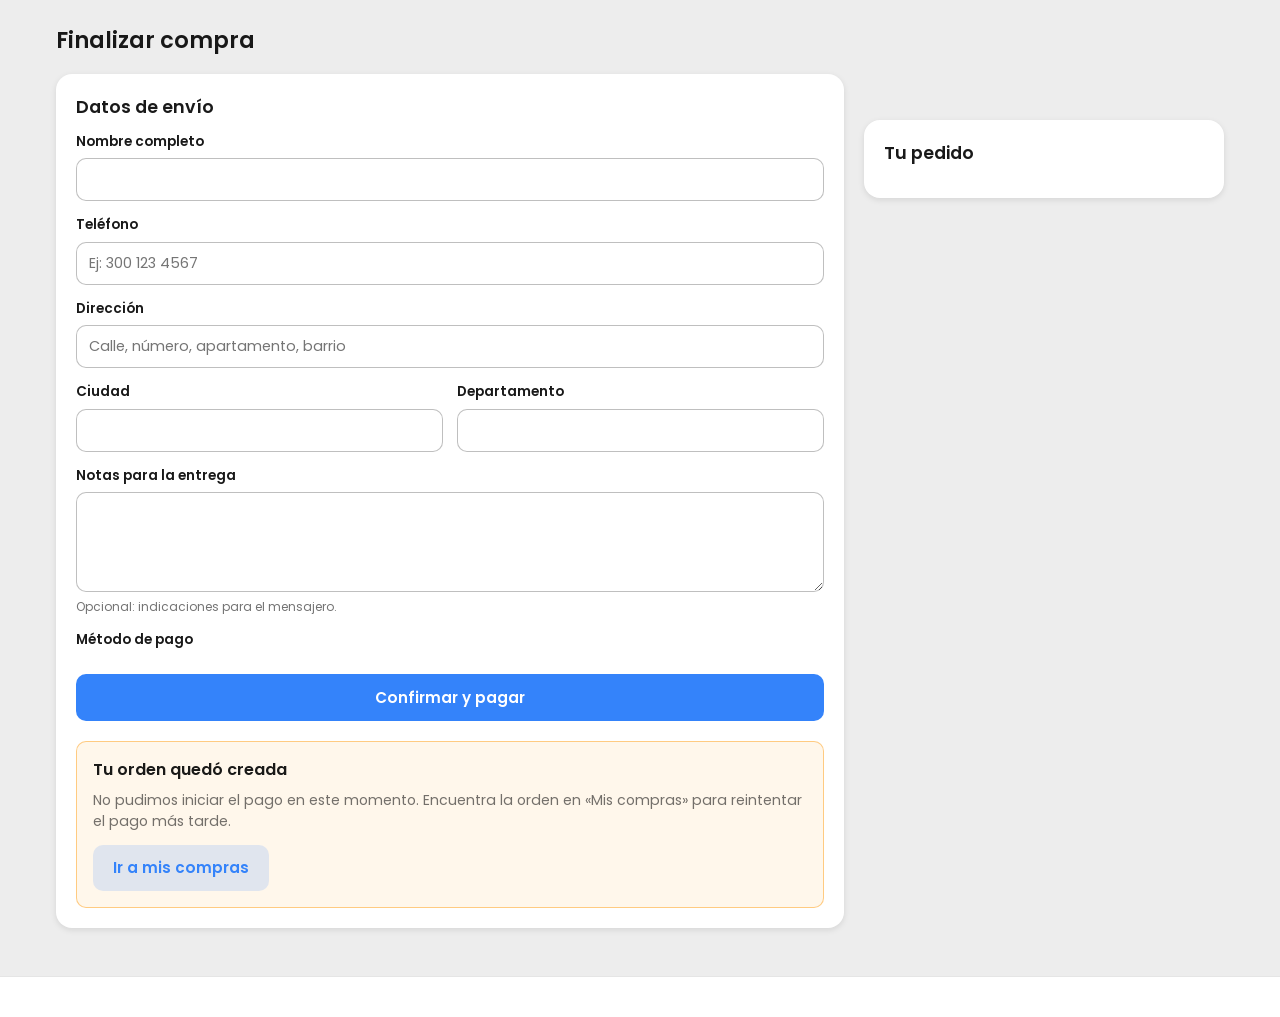
==== checkout.html @ d75ccfb4 "Stocki: marketplace completo (frontend vanilla + Supabase) Fases 0-11: identidad visual estilo refer" ====
<!-- Archivo: /checkout.html -->
<!DOCTYPE html>
<html lang="es">
<head>
  <meta charset="UTF-8" />
  <meta name="viewport" content="width=device-width, initial-scale=1.0" />
  <title>Finalizar compra — Stocki</title>
  <meta name="description" content="Completa tus datos de envío y paga de forma segura con Bold o MercadoPago." />
  <link rel="icon" type="image/svg+xml" href="./assets/favicon.svg" />
  <link rel="preconnect" href="https://fonts.googleapis.com" />
  <link rel="preconnect" href="https://fonts.gstatic.com" crossorigin />
  <link href="https://fonts.googleapis.com/css2?family=Poppins:wght@400;500;600;700;800&display=swap" rel="stylesheet" />
  <link rel="stylesheet" href="./css/variables.css" />
  <link rel="stylesheet" href="./css/base.css" />
  <link rel="stylesheet" href="./css/components.css" />
  <link rel="stylesheet" href="./css/pages/checkout.css" />
</head>
<body>
  <header class="header" id="app-header"></header>

  <main class="page-main">
    <div class="container">
      <h1 class="page-title">Finalizar compra</h1>

      <div id="checkout-loading"></div>

      <div class="checkout-layout" id="checkout-layout" hidden>
        <section class="card" aria-label="Datos de envío y método de pago">
          <h2 class="card__title">Datos de envío</h2>
          <form class="form" id="checkout-form" novalidate>
            <div class="form-field">
              <label class="form-field__label" for="full-name">Nombre completo</label>
              <input class="form-field__input" id="full-name" name="fullName" type="text"
                     autocomplete="name" required />
              <p class="form-field__error" data-error-for="full-name" hidden></p>
            </div>

            <div class="form-field">
              <label class="form-field__label" for="phone">Teléfono</label>
              <input class="form-field__input" id="phone" name="phone" type="tel"
                     autocomplete="tel" inputmode="tel" placeholder="Ej: 300 123 4567" required />
              <p class="form-field__error" data-error-for="phone" hidden></p>
            </div>

            <div class="form-field">
              <label class="form-field__label" for="address">Dirección</label>
              <input class="form-field__input" id="address" name="address" type="text"
                     autocomplete="street-address" placeholder="Calle, número, apartamento, barrio" required />
              <p class="form-field__error" data-error-for="address" hidden></p>
            </div>

            <div class="form-row">
              <div class="form-field">
                <label class="form-field__label" for="city">Ciudad</label>
                <input class="form-field__input" id="city" name="city" type="text"
                       autocomplete="address-level2" required />
                <p class="form-field__error" data-error-for="city" hidden></p>
              </div>
              <div class="form-field">
                <label class="form-field__label" for="department">Departamento</label>
                <input class="form-field__input" id="department" name="department" type="text"
                       autocomplete="address-level1" required />
                <p class="form-field__error" data-error-for="department" hidden></p>
              </div>
            </div>

            <div class="form-field">
              <label class="form-field__label" for="notes">Notas para la entrega</label>
              <textarea class="form-field__textarea" id="notes" name="notes"></textarea>
              <p class="form-field__hint">Opcional: indicaciones para el mensajero.</p>
            </div>

            <fieldset class="gateway-fieldset">
              <legend class="gateway-fieldset__legend">Método de pago</legend>
              <div class="gateway-options" id="gateway-options"></div>
            </fieldset>

            <button class="btn btn--primary btn--block" id="confirm-button" type="submit">
              Confirmar y pagar
            </button>
          </form>

          <section class="bold-embed" id="bold-embed" hidden aria-label="Pago con Bold">
            <h2 class="bold-embed__title">Finaliza tu pago con Bold</h2>
            <p class="bold-embed__text">
              Usa el botón seguro de Bold para completar tu pago. Al terminar volverás a Stocki
              para ver la confirmación de tu pedido.
            </p>
            <div class="bold-embed__button" id="bold-button-container"></div>
          </section>

          <section class="payment-retry" id="payment-retry" hidden aria-label="Reintentar pago">
            <h2 class="payment-retry__title">Tu orden quedó creada</h2>
            <p class="payment-retry__text">
              No pudimos iniciar el pago en este momento. Encuentra la orden en «Mis compras»
              para reintentar el pago más tarde.
            </p>
            <a class="btn btn--secondary" href="./account.html#compras">Ir a mis compras</a>
          </section>
        </section>

        <aside class="card checkout-summary" aria-label="Resumen del pedido">
          <h2 class="card__title">Tu pedido</h2>
          <div id="summary-container"></div>
        </aside>
      </div>
    </div>
  </main>

  <footer class="footer" id="app-footer"></footer>

  <script type="module" src="./js/pages/checkout.js"></script>
</body>
</html>
---- css/variables.css ----
/* Archivo: /css/variables.css
   Identidad visual global de Stocki, basada en las capturas de referencia
   (Ejemplo celular1/2.jpeg y Ejemplo escritorio.jpeg): header ámbar con
   wordmark blanco, tarjetas blancas muy redondeadas sobre fondo gris,
   precios en negro y acentos verde/azul.
   Toda referencia de color/sombra/radio del proyecto debe salir de aquí. */
:root {
  --color-primario: #F0A400;        /* Ámbar: header y elementos de marca */
  --color-primario-oscuro: #D18E00; /* Ámbar oscuro: hovers sobre la marca */
  --color-accion: #3483FA;          /* Azul: botones, enlaces, CTAs */
  --color-accion-hover: #2968C8;    /* Azul oscuro: estados hover/active */
  --color-accion-suave: rgba(52, 131, 250, 0.15); /* Fondo de botones secundarios */
  --color-fondo: #EDEDED;           /* Gris: fondo general */
  --color-superficie: #FFFFFF;      /* Blanco: tarjetas y superficies */
  --color-banner-oscuro: #1D1D1B;   /* Fondo oscuro de banners tipo hero */
  --color-texto: rgba(0, 0, 0, 0.9);
  --color-texto-secundario: rgba(0, 0, 0, 0.55);
  --color-exito: #1BB350;           /* Verde: "Envío gratis", mensajes de éxito */
  --color-exito-suave: rgba(27, 179, 80, 0.15); /* Fondos de avisos/badges de éxito */
  --color-borde: rgba(0, 0, 0, 0.12);        /* Bordes sutiles de tarjetas y filas */
  --color-borde-fuerte: rgba(0, 0, 0, 0.25); /* Bordes de inputs y controles */
  --color-error: #F23D4F;           /* Rojo: errores y acciones destructivas */
  --color-alerta: #FF9500;          /* Naranja: advertencias y estados pendientes */
  --radio-borde: 10px;              /* Controles: inputs, botones, chips */
  --radio-tarjeta: 16px;            /* Tarjetas, secciones y modales */
  --sombra-tarjeta: 0 2px 6px rgba(0, 0, 0, 0.10);
  --sombra-elevada: 0 8px 18px rgba(0, 0, 0, 0.18);
  --fuente-principal: 'Poppins', 'Roboto', -apple-system, BlinkMacSystemFont, 'Segoe UI', Arial, sans-serif;
  --ancho-contenedor: 1200px;
}
---- css/base.css ----
/* Archivo: /css/base.css
   Reset ligero, tipografía y utilidades globales. */

*,
*::before,
*::after {
  box-sizing: border-box;
  margin: 0;
  padding: 0;
}

html {
  -webkit-text-size-adjust: 100%;
}

body {
  font-family: var(--fuente-principal);
  font-size: 16px;
  line-height: 1.5;
  color: var(--color-texto);
  background-color: var(--color-fondo);
  min-height: 100vh;
  display: flex;
  flex-direction: column;
}

img {
  max-width: 100%;
  display: block;
}

a {
  color: var(--color-accion);
  text-decoration: none;
}

a:hover {
  text-decoration: underline;
}

button {
  font-family: inherit;
  font-size: inherit;
  cursor: pointer;
}

input,
select,
textarea {
  font-family: inherit;
  font-size: inherit;
}

/* Foco visible para navegación por teclado */
:focus-visible {
  outline: 2px solid var(--color-accion);
  outline-offset: 2px;
}

ul,
ol {
  list-style: none;
}

.container {
  width: 100%;
  max-width: var(--ancho-contenedor);
  margin: 0 auto;
  padding: 0 16px;
}

.page-main {
  flex: 1;
  padding: 24px 0 48px;
}

.page-title {
  font-size: 1.4rem;
  font-weight: 600;
  margin-bottom: 16px;
}

/* Oculta visualmente pero mantiene accesible para lectores de pantalla */
.visually-hidden {
  position: absolute;
  width: 1px;
  height: 1px;
  padding: 0;
  margin: -1px;
  overflow: hidden;
  clip: rect(0 0 0 0);
  white-space: nowrap;
  border: 0;
}
---- css/components.css ----
/* Archivo: /css/components.css
   Componentes compartidos (BEM): header, footer, botones, tarjetas,
   formularios, toasts, modales, tablas y estados vacíos. */

/* ---------- Header ---------- */
.header {
  background-color: var(--color-primario);
  box-shadow: var(--sombra-tarjeta);
  position: sticky;
  top: 0;
  z-index: 100;
}

.header__top {
  display: flex;
  align-items: center;
  gap: 16px;
  padding-top: 10px;
  padding-bottom: 6px;
  flex-wrap: wrap;
}

.header__logo {
  flex-shrink: 0;
  display: flex;
  flex-direction: column;
  align-items: center;
  line-height: 1;
}

.header__logo:hover {
  text-decoration: none;
}

/* Wordmark de texto (como en las capturas de referencia): "stocki" blanco
   con la "o" en forma de lente + tagline "store". */
.logo {
  display: inline-flex;
  align-items: center;
  gap: 1px;
  font-size: 1.7rem;
  font-weight: 800;
  color: var(--color-superficie);
  letter-spacing: 0.01em;
}

.logo__o {
  display: inline-block;
  width: 0.78em;
  height: 0.78em;
  border: 0.14em solid var(--color-superficie);
  border-radius: 50%;
  position: relative;
  margin: 0 0.04em;
}

.logo__o::before {
  content: '';
  position: absolute;
  inset: 0.1em;
  border: 0.09em solid var(--color-superficie);
  border-radius: 50%;
}

.logo__tagline {
  font-size: 0.62rem;
  font-weight: 500;
  letter-spacing: 0.35em;
  color: var(--color-superficie);
  text-transform: lowercase;
  margin-top: 2px;
}

.header__nav {
  display: flex;
  align-items: center;
  gap: 14px;
  margin-left: auto;
}

.header__nav-link {
  color: var(--color-texto);
  font-size: 0.875rem;
  white-space: nowrap;
}

.header__nav-link:hover {
  color: rgba(0, 0, 0, 0.7);
  text-decoration: none;
}

.header__nav-button {
  background: none;
  border: none;
  color: var(--color-texto);
  font-size: 0.875rem;
  padding: 0;
}

.header__nav-button:hover {
  color: rgba(0, 0, 0, 0.7);
}

.header__cart {
  position: relative;
  display: inline-flex;
  align-items: center;
  color: var(--color-texto);
}

.header__cart:hover {
  text-decoration: none;
}

.header__cart-badge {
  position: absolute;
  top: -6px;
  right: -8px;
  background-color: var(--color-accion);
  color: #FFFFFF;
  font-size: 0.7rem;
  font-weight: 700;
  min-width: 16px;
  height: 16px;
  border-radius: 8px;
  display: flex;
  align-items: center;
  justify-content: center;
  padding: 0 4px;
}

.header__cart-badge--empty {
  display: none;
}

.header__bottom {
  display: flex;
  align-items: center;
  gap: 18px;
  padding-top: 4px;
  padding-bottom: 8px;
  overflow-x: auto;
}

/* ---------- Buscador ---------- */
.search-form {
  flex: 1;
  min-width: 200px;
  display: flex;
  background-color: var(--color-superficie);
  border-radius: var(--radio-borde);
  box-shadow: var(--sombra-tarjeta);
  overflow: hidden;
}

.search-form__input {
  flex: 1;
  border: none;
  padding: 9px 12px;
  font-size: 0.9rem;
  color: var(--color-texto);
}

.search-form__input:focus {
  outline: none;
}

.search-form__button {
  border: none;
  background: var(--color-superficie);
  padding: 0 14px;
  border-left: 1px solid var(--color-fondo);
  color: var(--color-texto-secundario);
  display: flex;
  align-items: center;
}

/* ---------- Navegación de categorías ---------- */
.categories-nav {
  display: flex;
  gap: 10px;
  padding-bottom: 2px;
}

/* Chips tipo píldora, como los accesos de categoría de la referencia */
.categories-nav__link {
  background-color: var(--color-superficie);
  color: var(--color-texto);
  font-size: 0.82rem;
  font-weight: 500;
  white-space: nowrap;
  padding: 6px 14px;
  border-radius: 999px;
  box-shadow: var(--sombra-tarjeta);
}

.categories-nav__link:hover {
  background-color: var(--color-fondo);
  text-decoration: none;
}

/* ---------- Footer ---------- */
.footer {
  background-color: var(--color-superficie);
  border-top: 1px solid rgba(0, 0, 0, 0.1);
  padding: 20px 0;
  margin-top: auto;
}

.footer__content {
  display: flex;
  flex-direction: column;
  gap: 6px;
  align-items: center;
  text-align: center;
}

.footer__text {
  color: var(--color-texto-secundario);
  font-size: 0.8rem;
}

/* ---------- Botones ---------- */
.btn {
  display: inline-flex;
  align-items: center;
  justify-content: center;
  gap: 8px;
  border: none;
  border-radius: var(--radio-borde);
  padding: 12px 20px;
  font-size: 0.95rem;
  font-weight: 600;
  transition: background-color 0.15s ease;
  text-align: center;
}

.btn:hover {
  text-decoration: none;
}

.btn--primary {
  background-color: var(--color-accion);
  color: #FFFFFF;
}

.btn--primary:hover {
  background-color: var(--color-accion-hover);
}

.btn--secondary {
  background-color: var(--color-accion-suave);
  color: var(--color-accion);
}

.btn--secondary:hover {
  background-color: rgba(52, 131, 250, 0.25);
}

.btn--danger {
  background-color: var(--color-error);
  color: #FFFFFF;
}

.btn--danger:hover {
  background-color: #D32F42;
}

.btn--ghost {
  background: none;
  color: var(--color-accion);
  padding: 8px 12px;
}

.btn--small {
  padding: 6px 12px;
  font-size: 0.85rem;
}

.btn--block {
  width: 100%;
}

.btn:disabled {
  opacity: 0.55;
  cursor: not-allowed;
}

/* ---------- Grid y tarjeta de producto ---------- */
.product-grid {
  display: grid;
  grid-template-columns: repeat(auto-fill, minmax(160px, 1fr));
  gap: 12px;
}

@media (min-width: 768px) {
  .product-grid {
    grid-template-columns: repeat(auto-fill, minmax(210px, 1fr));
    gap: 16px;
  }
}

.product-card {
  background-color: var(--color-superficie);
  border-radius: var(--radio-tarjeta);
  box-shadow: var(--sombra-tarjeta);
  overflow: hidden;
  display: flex;
  flex-direction: column;
  transition: box-shadow 0.15s ease;
}

.product-card:hover {
  box-shadow: var(--sombra-elevada);
}

.product-card__link {
  color: inherit;
  display: flex;
  flex-direction: column;
  height: 100%;
}

.product-card__link:hover {
  text-decoration: none;
}

.product-card__image-wrap {
  aspect-ratio: 1 / 1;
  background-color: var(--color-superficie);
  border-bottom: 1px solid var(--color-fondo);
}

.product-card__image {
  width: 100%;
  height: 100%;
  object-fit: cover;
}

.product-card__body {
  padding: 12px;
  display: flex;
  flex-direction: column;
  gap: 4px;
  flex: 1;
}

.product-card__price {
  font-size: 1.25rem;
  font-weight: 700;
}

.product-card__title {
  font-size: 0.92rem;
  font-weight: 600;
  color: var(--color-texto);
  display: -webkit-box;
  -webkit-line-clamp: 2;
  -webkit-box-orient: vertical;
  overflow: hidden;
}

.product-card__shipping {
  color: var(--color-exito);
  font-size: 0.8rem;
  font-weight: 700;
}

.product-card__seller {
  color: var(--color-texto-secundario);
  font-size: 0.75rem;
  margin-top: auto;
}

/* ---------- Tarjeta/panel genérico ---------- */
.card {
  background-color: var(--color-superficie);
  border-radius: var(--radio-tarjeta);
  box-shadow: var(--sombra-tarjeta);
  padding: 20px;
}

.card__title {
  font-size: 1.1rem;
  font-weight: 600;
  margin-bottom: 12px;
}

/* ---------- Formularios ---------- */
.form {
  display: flex;
  flex-direction: column;
  gap: 14px;
}

.form-field {
  display: flex;
  flex-direction: column;
  gap: 6px;
}

.form-field__label {
  font-size: 0.85rem;
  font-weight: 600;
  color: var(--color-texto);
}

.form-field__input,
.form-field__select,
.form-field__textarea {
  border: 1px solid rgba(0, 0, 0, 0.25);
  border-radius: var(--radio-borde);
  padding: 10px 12px;
  font-size: 0.9rem;
  color: var(--color-texto);
  background-color: var(--color-superficie);
  width: 100%;
}

.form-field__input:focus,
.form-field__select:focus,
.form-field__textarea:focus {
  outline: none;
  border-color: var(--color-accion);
  box-shadow: 0 0 0 2px var(--color-accion-suave);
}

.form-field__textarea {
  min-height: 100px;
  resize: vertical;
}

.form-field__hint {
  font-size: 0.75rem;
  color: var(--color-texto-secundario);
}

.form-field__error {
  font-size: 0.78rem;
  color: var(--color-error);
}

.form-row {
  display: grid;
  grid-template-columns: 1fr;
  gap: 14px;
}

@media (min-width: 640px) {
  .form-row {
    grid-template-columns: 1fr 1fr;
  }
}

/* ---------- Toasts ---------- */
.toast-container {
  position: fixed;
  bottom: 20px;
  left: 50%;
  transform: translateX(-50%);
  z-index: 300;
  display: flex;
  flex-direction: column;
  gap: 8px;
  width: min(420px, calc(100vw - 32px));
}

.toast {
  background-color: var(--color-texto);
  color: #FFFFFF;
  border-radius: var(--radio-borde);
  padding: 12px 16px;
  font-size: 0.9rem;
  box-shadow: var(--sombra-elevada);
  display: flex;
  align-items: center;
  gap: 10px;
  animation: toast-in 0.25s ease;
}

.toast--success {
  background-color: var(--color-exito);
}

.toast--error {
  background-color: var(--color-error);
}

.toast--warning {
  background-color: var(--color-alerta);
}

@keyframes toast-in {
  from {
    opacity: 0;
    transform: translateY(12px);
  }
  to {
    opacity: 1;
    transform: translateY(0);
  }
}

/* ---------- Modal ---------- */
.modal {
  position: fixed;
  inset: 0;
  z-index: 200;
  display: flex;
  align-items: center;
  justify-content: center;
  padding: 16px;
}

.modal__overlay {
  position: absolute;
  inset: 0;
  background-color: rgba(0, 0, 0, 0.5);
  border: none;
  cursor: default;
}

.modal__dialog {
  position: relative;
  background-color: var(--color-superficie);
  border-radius: var(--radio-tarjeta);
  box-shadow: var(--sombra-elevada);
  width: min(560px, 100%);
  max-height: 90vh;
  overflow-y: auto;
  padding: 24px;
}

.modal__title {
  font-size: 1.15rem;
  font-weight: 600;
  margin-bottom: 16px;
  padding-right: 32px;
}

.modal__close {
  position: absolute;
  top: 14px;
  right: 14px;
  background: none;
  border: none;
  font-size: 1.3rem;
  line-height: 1;
  color: var(--color-texto-secundario);
  padding: 4px;
}

.modal__close:hover {
  color: var(--color-texto);
}

/* ---------- Tablas de datos ---------- */
.table-wrap {
  overflow-x: auto;
}

.data-table {
  width: 100%;
  border-collapse: collapse;
  font-size: 0.85rem;
  background-color: var(--color-superficie);
}

.data-table th,
.data-table td {
  text-align: left;
  padding: 10px 12px;
  border-bottom: 1px solid var(--color-fondo);
  vertical-align: middle;
}

.data-table th {
  font-weight: 600;
  color: var(--color-texto-secundario);
  white-space: nowrap;
}

.data-table__thumb {
  width: 44px;
  height: 44px;
  object-fit: cover;
  border-radius: var(--radio-borde);
}

/* ---------- Badges de estado ---------- */
.badge {
  display: inline-block;
  padding: 3px 10px;
  border-radius: 12px;
  font-size: 0.72rem;
  font-weight: 700;
  text-transform: uppercase;
  letter-spacing: 0.02em;
}

.badge--pendiente {
  background-color: rgba(255, 149, 0, 0.15);
  color: var(--color-alerta);
}

.badge--pagada,
.badge--aprobado {
  background-color: rgba(0, 166, 80, 0.15);
  color: var(--color-exito);
}

.badge--enviada {
  background-color: var(--color-accion-suave);
  color: var(--color-accion);
}

.badge--entregada {
  background-color: rgba(0, 166, 80, 0.25);
  color: var(--color-exito);
}

.badge--cancelada,
.badge--rechazado {
  background-color: rgba(242, 61, 79, 0.15);
  color: var(--color-error);
}

.badge--neutral {
  background-color: var(--color-fondo);
  color: var(--color-texto-secundario);
}

/* ---------- Estado vacío y carga ---------- */
.empty-state {
  background-color: var(--color-superficie);
  border-radius: var(--radio-tarjeta);
  box-shadow: var(--sombra-tarjeta);
  padding: 48px 24px;
  text-align: center;
  display: flex;
  flex-direction: column;
  gap: 12px;
  align-items: center;
}

.empty-state__title {
  font-size: 1.05rem;
  font-weight: 600;
}

.empty-state__text {
  color: var(--color-texto-secundario);
  font-size: 0.9rem;
  max-width: 420px;
}

.loader {
  display: flex;
  justify-content: center;
  padding: 40px 0;
}

.loader__spinner {
  width: 36px;
  height: 36px;
  border: 4px solid var(--color-accion-suave);
  border-top-color: var(--color-accion);
  border-radius: 50%;
  animation: loader-spin 0.8s linear infinite;
}

@keyframes loader-spin {
  to {
    transform: rotate(360deg);
  }
}

/* ---------- Pestañas ---------- */
.tabs {
  display: flex;
  gap: 4px;
  border-bottom: 1px solid rgba(0, 0, 0, 0.1);
  margin-bottom: 20px;
  overflow-x: auto;
}

.tabs__tab {
  background: none;
  border: none;
  border-bottom: 3px solid transparent;
  padding: 10px 16px;
  font-size: 0.9rem;
  font-weight: 600;
  color: var(--color-texto-secundario);
  white-space: nowrap;
}

.tabs__tab:hover {
  color: var(--color-texto);
}

.tabs__tab--active {
  color: var(--color-accion);
  border-bottom-color: var(--color-accion);
}

/* ---------- Selector de cantidad ---------- */
.qty-stepper {
  display: inline-flex;
  align-items: center;
  border: 1px solid rgba(0, 0, 0, 0.25);
  border-radius: var(--radio-borde);
  overflow: hidden;
}

.qty-stepper__button {
  background: var(--color-superficie);
  border: none;
  padding: 6px 12px;
  font-size: 1rem;
  color: var(--color-accion);
}

.qty-stepper__button:disabled {
  color: var(--color-texto-secundario);
  cursor: not-allowed;
}

.qty-stepper__value {
  min-width: 36px;
  text-align: center;
  font-size: 0.9rem;
  padding: 6px 4px;
}

/* ---------- Precio ---------- */
.price {
  font-weight: 500;
}

.price--big {
  font-size: 1.8rem;
}

.price--muted {
  color: var(--color-texto-secundario);
}
---- css/pages/checkout.css ----
/* Archivo: /css/pages/checkout.css
   Estilos del checkout: dos columnas en escritorio (formulario + resumen),
   tarjetas de pasarela tipo radio y secciones de pago Bold / reintento. */

.checkout-layout {
  display: flex;
  flex-direction: column;
  gap: 16px;
}

/* ---------- Selección de pasarela ---------- */
.gateway-fieldset {
  border: none;
  padding: 0;
  margin: 0;
}

.gateway-fieldset__legend {
  font-size: 0.85rem;
  font-weight: 600;
  color: var(--color-texto);
  padding: 0;
  margin-bottom: 10px;
}

.gateway-options {
  display: flex;
  flex-direction: column;
  gap: 10px;
}

.gateway-option {
  display: flex;
  align-items: center;
  gap: 12px;
  border: 1px solid color-mix(in srgb, var(--color-texto-secundario) 30%, transparent);
  border-radius: var(--radio-borde);
  padding: 12px 14px;
  cursor: pointer;
  transition: border-color 0.15s ease, box-shadow 0.15s ease;
}

.gateway-option:hover {
  border-color: var(--color-accion);
}

.gateway-option:has(.gateway-option__radio:checked) {
  border-color: var(--color-accion);
  box-shadow: 0 0 0 2px var(--color-accion-suave);
}

.gateway-option__radio {
  width: 18px;
  height: 18px;
  accent-color: var(--color-accion);
  flex-shrink: 0;
}

.gateway-option__name {
  display: block;
  font-weight: 600;
  font-size: 0.95rem;
}

.gateway-option__hint {
  display: block;
  color: var(--color-texto-secundario);
  font-size: 0.8rem;
}

/* ---------- Resumen del pedido ---------- */
.checkout-summary__list {
  display: flex;
  flex-direction: column;
  gap: 8px;
  margin-bottom: 14px;
}

.checkout-summary__item {
  display: flex;
  justify-content: space-between;
  gap: 12px;
  font-size: 0.88rem;
  padding: 10px 12px;
  border: 1px solid color-mix(in srgb, var(--color-texto-secundario) 30%, transparent);
  border-radius: var(--radio-borde);
}

.checkout-summary__item-qty {
  color: var(--color-texto-secundario);
  font-weight: 500;
}

.checkout-summary__item-subtotal {
  font-weight: 600;
  white-space: nowrap;
}

.checkout-summary__total {
  display: flex;
  justify-content: space-between;
  gap: 12px;
  font-weight: 700;
  font-size: 1.15rem;
  border-top: 1px solid var(--color-fondo);
  padding-top: 12px;
}

/* ---------- Pago embebido de Bold ---------- */
.bold-embed {
  margin-top: 20px;
  border-top: 1px solid var(--color-fondo);
  padding-top: 20px;
}

.bold-embed__title {
  font-size: 1.05rem;
  font-weight: 600;
  margin-bottom: 6px;
}

.bold-embed__text {
  color: var(--color-texto-secundario);
  font-size: 0.88rem;
  margin-bottom: 14px;
}

.bold-embed__button {
  display: flex;
  justify-content: center;
}

/* ---------- Aviso de reintento (orden creada, pago fallido) ---------- */
.payment-retry {
  margin-top: 20px;
  border: 1px solid color-mix(in srgb, var(--color-alerta) 45%, transparent);
  background-color: color-mix(in srgb, var(--color-alerta) 8%, var(--color-superficie));
  border-radius: var(--radio-borde);
  padding: 16px;
  display: flex;
  flex-direction: column;
  gap: 8px;
  align-items: flex-start;
}

.payment-retry__title {
  font-size: 1rem;
  font-weight: 600;
}

.payment-retry__text {
  color: var(--color-texto-secundario);
  font-size: 0.88rem;
  margin-bottom: 4px;
}

@media (min-width: 900px) {
  .checkout-layout {
    display: grid;
    grid-template-columns: 1fr 360px;
    align-items: start;
    gap: 20px;
  }

  /* El resumen acompaña el scroll bajo el header pegajoso */
  .checkout-summary {
    position: sticky;
    top: 120px;
  }
}
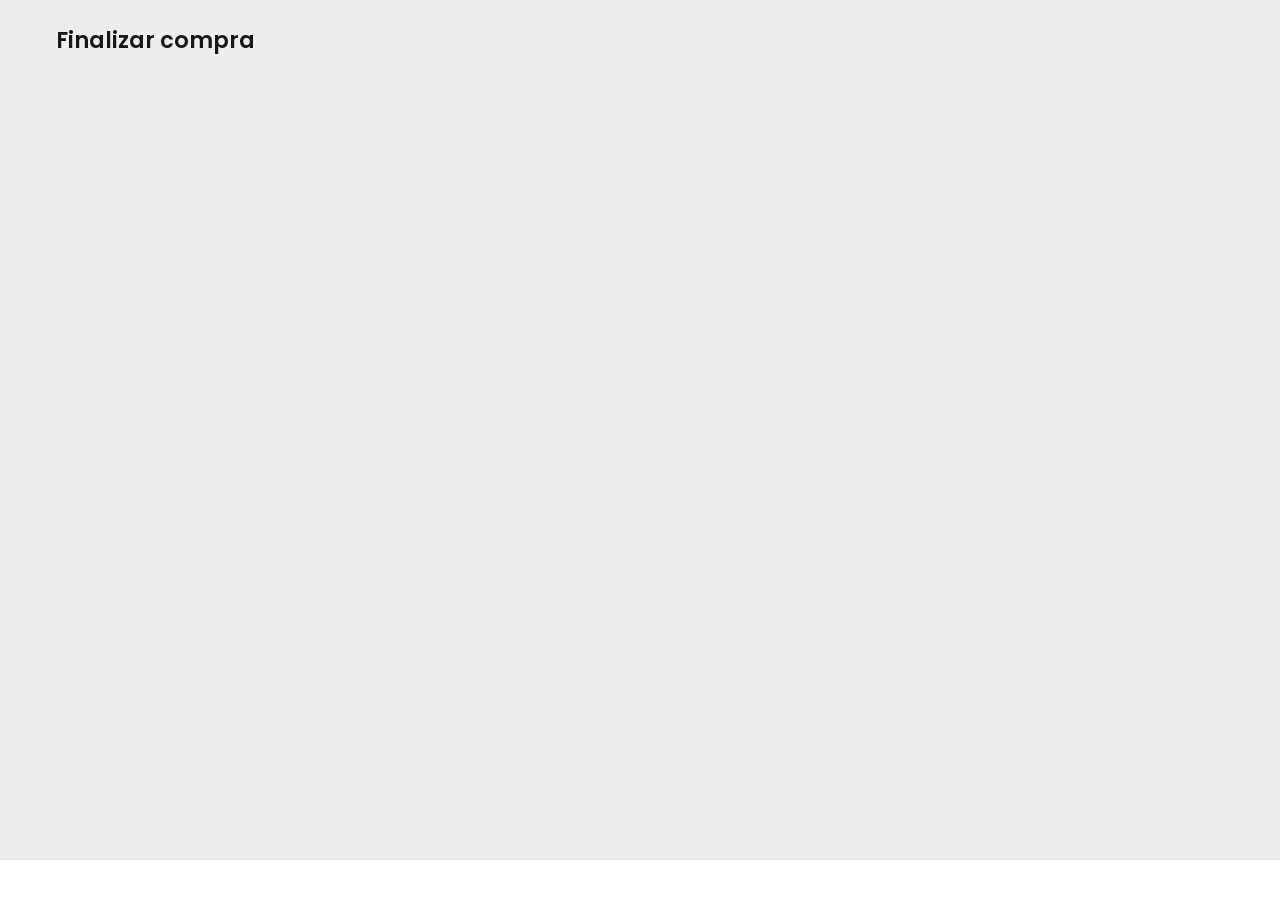
==== commit f3a24abc: "Compra sin cuenta: checkout de invitado Se puede comprar sin registrarse. El carrito lleva directo a" ====
--- a/checkout.html
+++ b/checkout.html
@@ -27,12 +27,24 @@
       <div class="checkout-layout" id="checkout-layout" hidden>
         <section class="card" aria-label="Datos de envío y método de pago">
           <h2 class="card__title">Datos de envío</h2>
+          <p class="checkout-guest" id="guest-notice" hidden>
+            Estás comprando como invitado: no necesitas crear una cuenta.
+            <a class="checkout-guest__link" href="./auth.html?next=checkout.html">¿Ya tienes cuenta? Ingresa</a>
+          </p>
           <form class="form" id="checkout-form" novalidate>
             <div class="form-field">
               <label class="form-field__label" for="full-name">Nombre completo</label>
               <input class="form-field__input" id="full-name" name="fullName" type="text"
                      autocomplete="name" required />
               <p class="form-field__error" data-error-for="full-name" hidden></p>
+            </div>
+
+            <div class="form-field">
+              <label class="form-field__label" for="email">Correo electrónico</label>
+              <input class="form-field__input" id="email" name="email" type="email"
+                     autocomplete="email" inputmode="email" placeholder="Ej: nombre@correo.com" required />
+              <p class="form-field__hint">Solo para contactarte sobre este pedido.</p>
+              <p class="form-field__error" data-error-for="email" hidden></p>
             </div>
 
             <div class="form-field">
@@ -92,10 +104,10 @@
           <section class="payment-retry" id="payment-retry" hidden aria-label="Reintentar pago">
             <h2 class="payment-retry__title">Tu orden quedó creada</h2>
             <p class="payment-retry__text">
-              No pudimos iniciar el pago en este momento. Encuentra la orden en «Mis compras»
-              para reintentar el pago más tarde.
+              No pudimos iniciar el pago en este momento. Desde la página de tu orden puedes
+              reintentarlo cuando quieras.
             </p>
-            <a class="btn btn--secondary" href="./account.html#compras">Ir a mis compras</a>
+            <a class="btn btn--secondary" id="payment-retry-link" href="./index.html">Ver mi orden</a>
           </section>
         </section>
 
--- a/css/base.css
+++ b/css/base.css
@@ -11,6 +11,12 @@
 
 html {
   -webkit-text-size-adjust: 100%;
+}
+
+/* El atributo hidden debe ganar siempre. Sin esto, un componente con display
+   propio (flex, grid…) sigue viéndose aunque el HTML o el JS lo oculten. */
+[hidden] {
+  display: none !important;
 }
 
 body {
--- a/css/components.css
+++ b/css/components.css
@@ -463,6 +463,9 @@
   flex-direction: column;
   gap: 8px;
   width: min(420px, calc(100vw - 32px));
+  /* Solo informan: los clics los atraviesan, para no tapar el botón que quede
+     debajo (p. ej. «Confirmar y pagar» justo después de un aviso de validación) */
+  pointer-events: none;
 }
 
 .toast {
--- a/css/pages/checkout.css
+++ b/css/pages/checkout.css
@@ -6,6 +6,25 @@
   display: flex;
   flex-direction: column;
   gap: 16px;
+}
+
+/* ---------- Aviso de compra como invitado ---------- */
+.checkout-guest {
+  background-color: var(--color-accion-suave);
+  border-radius: var(--radio-borde);
+  padding: 10px 14px;
+  font-size: 0.88rem;
+  margin-bottom: 16px;
+}
+
+.checkout-guest__link {
+  color: var(--color-accion);
+  font-weight: 600;
+  white-space: nowrap;
+}
+
+.checkout-guest__link:hover {
+  color: var(--color-accion-hover);
 }
 
 /* ---------- Selección de pasarela ---------- */
